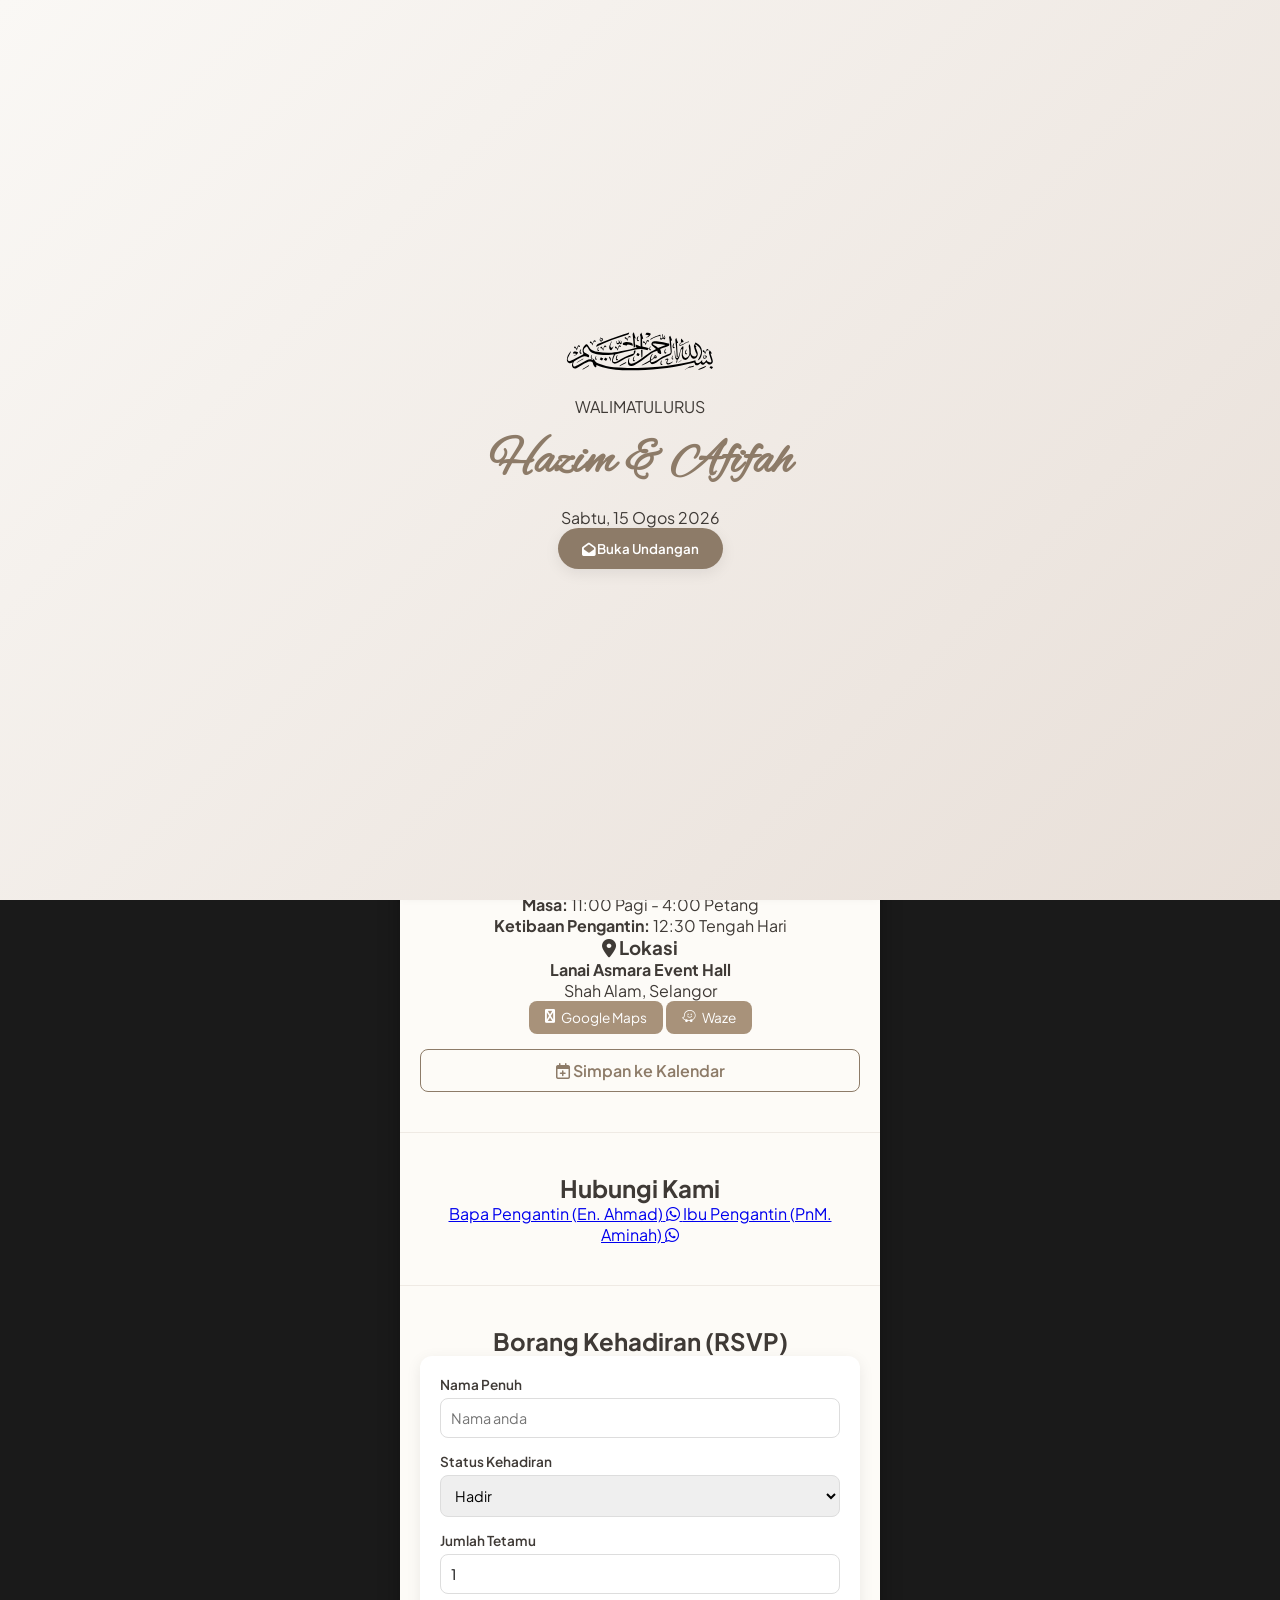
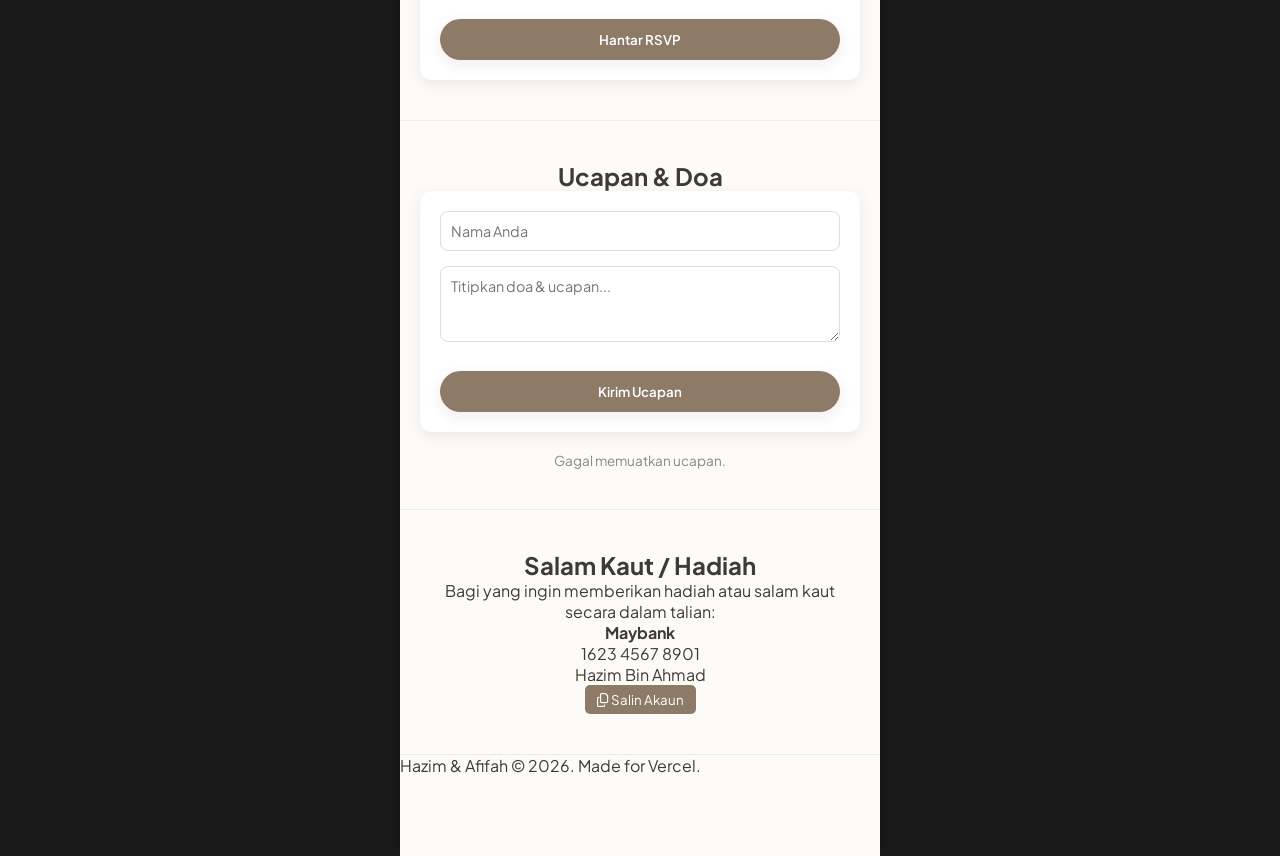
==== index.html @ f9cd5f85 "Initial commit" ====
<!DOCTYPE html>
<html lang="ms">
<head>
    <meta charset="UTF-8">
    <meta name="viewport" content="width=device-width, initial-scale=1.0, maximum-scale=1.0, user-scalable=no">
    <title>Walimatulurus | Hazim & Afifah</title>
    
    <meta property="og:title" content="Majlis Perkahwinan Hazim & Afifah">
    <meta property="og:description" content="Sabtu, 15 Ogos 2026 | Sila tekan pautan untuk maklumat lanjut dan RSVP.">
    <meta property="og:image" content="./assets/images/slider-1.webp">
    <meta property="og:type" content="website">

    <link rel="preconnect" href="https://fonts.googleapis.com">
    <link rel="preconnect" href="https://fonts.gstatic.com" crossorigin>
    <link href="https://fonts.googleapis.com/css2?family=Alex+Brush&family=Plus+Jakarta+Sans:wght@300;400;600;700&display=swap" rel="stylesheet">
    <link rel="stylesheet" href="https://cdnjs.cloudflare.com/ajax/libs/font-awesome/6.4.0/css/all.min.css">
    
    <link rel="stylesheet" href="./css/style.css">
</head>
<body>

    <div id="cover-overlay" class="cover-overlay">
        <div class="cover-content">
            <img src="./assets/images/bismillah.svg" alt="Bismillah" class="bismillah-img">
            <p class="sub-heading">WALIMATULURUS</p>
            <h1 class="couple-names">Hazim & Afifah</h1>
            <p class="date-text">Sabtu, 15 Ogos 2026</p>
            <button id="btn-open-card" class="btn-primary">
                <i class="fa-solid fa-envelope-open"></i> Buka Undangan
            </button>
        </div>
    </div>

    <div class="main-wrapper">

        <audio id="wedding-audio" loop preload="auto">
            <source src="./assets/audio/wedding-song.mp3" type="audio/mpeg">
        </audio>
        <button id="music-toggle" class="music-btn spinning">
            <i class="fa-solid fa-music"></i>
        </button>

        <section id="home" class="section hero-section">
            <div class="border-frame">
                <img src="./assets/images/kerawang.svg" class="kerawang top" alt="Decoration">
                <p class="greeting-subtitle">UNDANGAN WALIMATULURUS</p>
                <h1 class="hero-title">Hazim <br><span class="ampersand">&</span><br> Afifah</h1>
                <p class="hero-date"><i class="fa-regular fa-calendar"></i> Sabtu, 15 Ogos 2026</p>
                <img src="./assets/images/kerawang.svg" class="kerawang bottom" alt="Decoration">
            </div>
        </section>

        <section class="section countdown-section">
            <h2 class="section-title">Hasrat Menghitung Hari</h2>
            <div class="timer-grid" id="timer">
                <div class="time-card"><span id="days">00</span><small>Hari</small></div>
                <div class="time-card"><span id="hours">00</span><small>Jam</small></div>
                <div class="time-card"><span id="minutes">00</span><small>Minit</small></div>
                <div class="time-card"><span id="seconds">00</span><small>Saat</small></div>
            </div>
        </section>

        <section id="event" class="section info-section">
            <h2 class="section-title">Maklumat Majlis</h2>
            <p class="invite-text">
                Dengan penuh kesyukuran ke hadrat Allah SWT, kami menjemput Dato' / Datin / Tuan / Puan / Encik / Cik sekeluarga ke majlis perkahwinan kami.
            </p>

            <div class="info-card">
                <h3><i class="fa-solid fa-clock"></i> Masa & Tarikh</h3>
                <p><strong>Tarikh:</strong> Sabtu, 15 Ogos 2026</p>
                <p><strong>Masa:</strong> 11:00 Pagi - 4:00 Petang</p>
                <p><strong>Ketibaan Pengantin:</strong> 12:30 Tengah Hari</p>
            </div>

            <div class="info-card">
                <h3><i class="fa-solid fa-location-dot"></i> Lokasi</h3>
                <p><strong>Lanai Asmara Event Hall</strong></p>
                <p>Shah Alam, Selangor</p>
                <div class="map-buttons">
                    <a href="https://maps.google.com/?q=Shah+Alam+Selangor" target="_blank" class="btn-secondary">
                        <i class="fa-map-location-dot fab"></i> Google Maps
                    </a>
                    <a href="https://waze.com/ul?q=Shah+Alam+Selangor" target="_blank" class="btn-secondary">
                        <i class="fa-brands fa-waze"></i> Waze
                    </a>
                </div>
            </div>

            <a href="https://calendar.google.com/calendar/render?action=TEMPLATE&text=Majlis+Perkahwinan+Hazim+%26+Afifah&dates=20260815T030000Z/20260815T080000Z&details=Undangan+Majlis+Perkahwinan&location=Lanai+Asmara" target="_blank" class="btn-outline">
                <i class="fa-regular fa-calendar-plus"></i> Simpan ke Kalendar
            </a>
        </section>

        <section class="section contact-section">
            <h2 class="section-title">Hubungi Kami</h2>
            <div class="contact-list">
                <a href="https://wa.me/60123456789?text=Assalamualaikum" target="_blank" class="contact-item">
                    <span>Bapa Pengantin (En. Ahmad)</span>
                    <i class="fa-brands fa-whatsapp"></i>
                </a>
                <a href="https://wa.me/60198765432?text=Assalamualaikum" target="_blank" class="contact-item">
                    <span>Ibu Pengantin (PnM. Aminah)</span>
                    <i class="fa-brands fa-whatsapp"></i>
                </a>
            </div>
        </section>

        <section id="rsvp" class="section rsvp-section">
            <h2 class="section-title">Borang Kehadiran (RSVP)</h2>
            <form id="rsvp-form" class="card-form">
                <div class="form-group">
                    <label>Nama Penuh</label>
                    <input type="text" id="rsvp-name" placeholder="Nama anda" required>
                </div>
                <div class="form-group">
                    <label>Status Kehadiran</label>
                    <select id="rsvp-status" required>
                        <option value="Hadir">Hadir</option>
                        <option value="Tidak Hadir">Tidak Hadir</option>
                    </select>
                </div>
                <div class="form-group">
                    <label>Jumlah Tetamu</label>
                    <input type="number" id="rsvp-pax" min="1" max="10" value="1" required>
                </div>
                <button type="submit" class="btn-primary full-width">Hantar RSVP</button>
            </form>
        </section>

        <section id="guestbook" class="section guestbook-section">
            <h2 class="section-title">Ucapan & Doa</h2>
            <form id="guestbook-form" class="card-form">
                <div class="form-group">
                    <input type="text" id="wish-name" placeholder="Nama Anda" required>
                </div>
                <div class="form-group">
                    <textarea id="wish-message" rows="3" placeholder="Titipkan doa & ucapan..." required></textarea>
                </div>
                <button type="submit" class="btn-primary full-width">Kirim Ucapan</button>
            </form>

            <div class="wishes-container" id="wishes-list">
                </div>
        </section>

        <section class="section gift-section">
            <h2 class="section-title">Salam Kaut / Hadiah</h2>
            <p>Bagi yang ingin memberikan hadiah atau salam kaut secara dalam talian:</p>
            <div class="gift-card">
                <p><strong>Maybank</strong></p>
                <p class="account-number">1623 4567 8901</p>
                <p>Hazim Bin Ahmad</p>
                <button onclick="navigator.clipboard.writeText('162345678901'); alert('No Akaun Disalin!');" class="btn-sm">
                    <i class="fa-regular fa-copy"></i> Salin Akaun
                </button>
            </div>
        </section>

        <footer class="footer">
            <p>Hazim & Afifah &copy; 2026. Made for Vercel.</p>
        </footer>

    </div>

    <nav class="bottom-nav">
        <a href="#home" class="nav-item active"><i class="fa-solid fa-house"></i><span>Utama</span></a>
        <a href="#event" class="nav-item"><i class="fa-solid fa-calendar-days"></i><span>Majlis</span></a>
        <a href="#rsvp" class="nav-item"><i class="fa-solid fa-clipboard-user"></i><span>RSVP</span></a>
        <a href="#guestbook" class="nav-item"><i class="fa-solid fa-comment-dots"></i><span>Ucapan</span></a>
    </nav>

    <script src="./js/app.js"></script>
</body>
</html>
---- css/style.css ----
:root {
    --primary-color: #8D7B68;
    --secondary-color: #A8927A;
    --accent-color: #D0B8A8;
    --bg-color: #FDFBF7;
    --text-color: #3F3A36;
    --white: #FFFFFF;
    --shadow: 0 4px 15px rgba(0,0,0,0.08);
}

* {
    box-sizing: border-box;
    margin: 0;
    padding: 0;
    font-family: 'Plus Jakarta Sans', sans-serif;
    -webkit-tap-highlight-color: transparent;
}

body {
    background-color: #1a1a1a;
    color: var(--text-color);
    display: flex;
    justify-content: center;
    min-height: 100vh;
}

/* Limit max width to mimic mobile screen view on Desktop */
.main-wrapper {
    width: 100%;
    max-width: 480px;
    background-color: var(--bg-color);
    min-height: 100vh;
    padding-bottom: 80px;
    box-shadow: 0 0 20px rgba(0,0,0,0.3);
    position: relative;
    overflow-x: hidden;
}

/* Cover Overlay */
.cover-overlay {
    position: fixed;
    top: 0;
    left: 0;
    right: 0;
    bottom: 0;
    background: linear-gradient(135deg, #FAF8F5 0%, #E8DFD8 100%);
    z-index: 9999;
    display: flex;
    align-items: center;
    justify-content: center;
    text-align: center;
    padding: 20px;
    transition: opacity 0.8s ease, visibility 0.8s;
}

.cover-overlay.hidden {
    opacity: 0;
    visibility: hidden;
}

.bismillah-img { width: 180px; margin-bottom: 20px; }
.couple-names { font-family: 'Alex Brush', cursive; font-size: 3rem; color: var(--primary-color); margin: 15px 0; }

/* Buttons */
.btn-primary {
    background: var(--primary-color);
    color: var(--white);
    border: none;
    padding: 12px 24px;
    border-radius: 25px;
    font-weight: 600;
    cursor: pointer;
    box-shadow: var(--shadow);
    transition: transform 0.2s;
}

.btn-primary:active { transform: scale(0.97); }
.btn-secondary { background: var(--secondary-color); color: var(--white); text-decoration: none; padding: 8px 16px; border-radius: 8px; font-size: 0.85rem; display: inline-flex; align-items: center; gap: 6px; }
.btn-outline { display: block; border: 1px solid var(--primary-color); color: var(--primary-color); text-align: center; padding: 10px; border-radius: 8px; text-decoration: none; margin-top: 15px; font-weight: 600; }
.btn-sm { background: var(--primary-color); color: white; border: none; padding: 6px 12px; border-radius: 5px; cursor: pointer; }

/* Sections */
.section { padding: 40px 20px; text-align: center; border-bottom: 1px solid #EFEAE4; }
.hero-section { padding: 60px 20px; }
.border-frame { border: 2px dashed var(--secondary-color); padding: 30px 15px; border-radius: 15px; }
.hero-title { font-family: 'Alex Brush', cursive; font-size: 3.5rem; color: var(--primary-color); line-height: 1.2; margin: 15px 0; }

/* Timer */
.timer-grid { display: flex; justify-content: center; gap: 10px; margin-top: 20px; }
.time-card { background: var(--white); padding: 12px; border-radius: 10px; min-width: 65px; box-shadow: var(--shadow); }
.time-card span { font-size: 1.4rem; font-weight: 700; color: var(--primary-color); display: block; }
.time-card small { font-size: 0.75rem; color: #777; }

/* Form Controls */
.card-form { background: var(--white); padding: 20px; border-radius: 12px; box-shadow: var(--shadow); text-align: left; }
.form-group { margin-bottom: 15px; }
.form-group label { font-size: 0.85rem; font-weight: 600; display: block; margin-bottom: 5px; }
.form-group input, .form-group select, .form-group textarea {
    width: 100%; padding: 10px; border: 1px solid #DDD; border-radius: 8px; font-size: 0.9rem;
}
.full-width { width: 100%; margin-top: 10px; }

/* Guestbook List */
.wishes-container { margin-top: 20px; text-align: left; max-height: 300px; overflow-y: auto; }
.wish-card { background: var(--white); padding: 12px 15px; border-radius: 8px; margin-bottom: 10px; box-shadow: var(--shadow); }
.wish-author { font-weight: 700; color: var(--primary-color); font-size: 0.9rem; }
.wish-text { font-size: 0.85rem; margin-top: 4px; color: #555; }

/* Floating Music Control */
.music-btn {
    position: fixed;
    top: 20px;
    right: max(20px, calc(50vw - 220px));
    z-index: 99;
    background: var(--primary-color);
    color: white;
    border: none;
    width: 42px;
    height: 42px;
    border-radius: 50%;
    box-shadow: var(--shadow);
    cursor: pointer;
}

.spinning { animation: spin 4s linear infinite; }
@keyframes spin { 100% { transform: rotate(360deg); } }

/* Bottom Dock */
.bottom-nav {
    position: fixed;
    bottom: 0;
    left: 50%;
    transform: translateX(-50%);
    width: 100%;
    max-width: 480px;
    background: var(--white);
    display: flex;
    justify-content: space-around;
    padding: 10px 0;
    box-shadow: 0 -2px 10px rgba(0,0,0,0.05);
    z-index: 1000;
}
.nav-item { text-decoration: none; color: #888; font-size: 0.75rem; display: flex; flex-direction: column; align-items: center; gap: 4px; }
.nav-item.active, .nav-item:hover { color: var(--primary-color); font-weight: 600; }
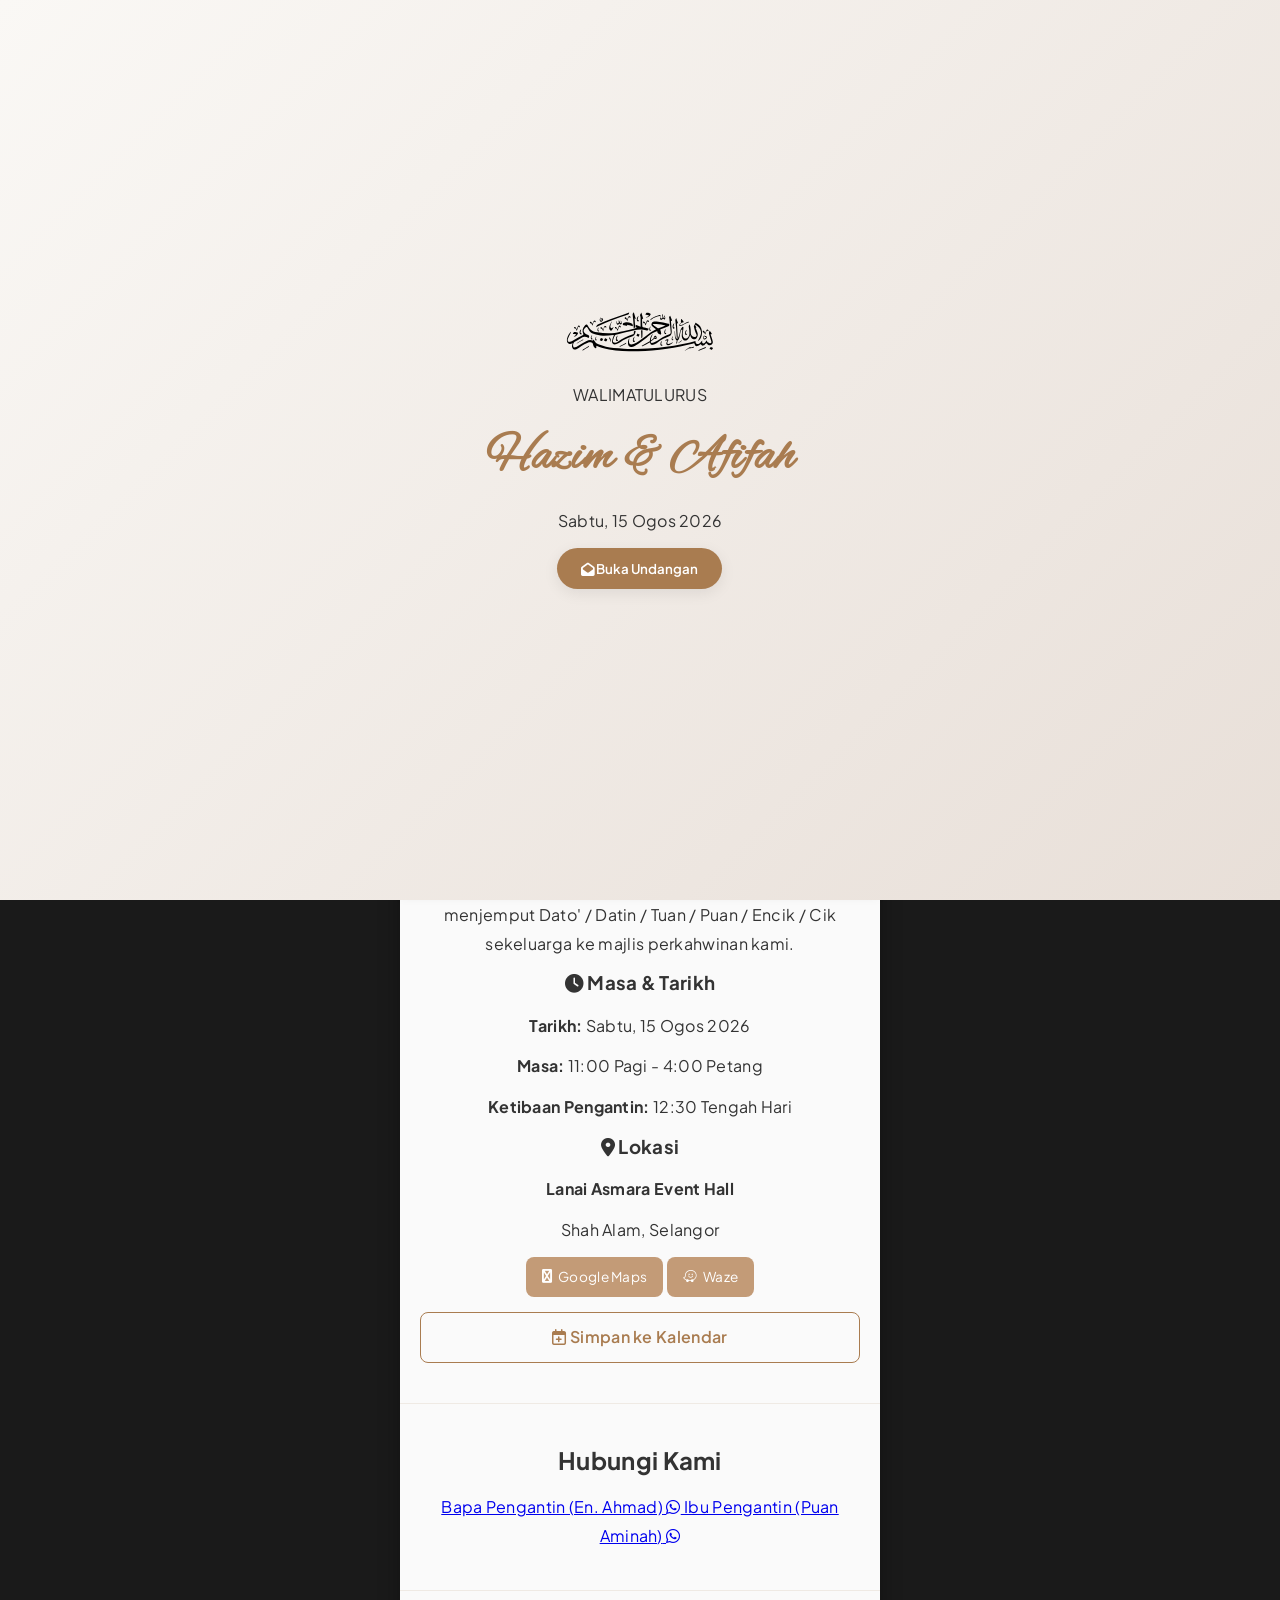
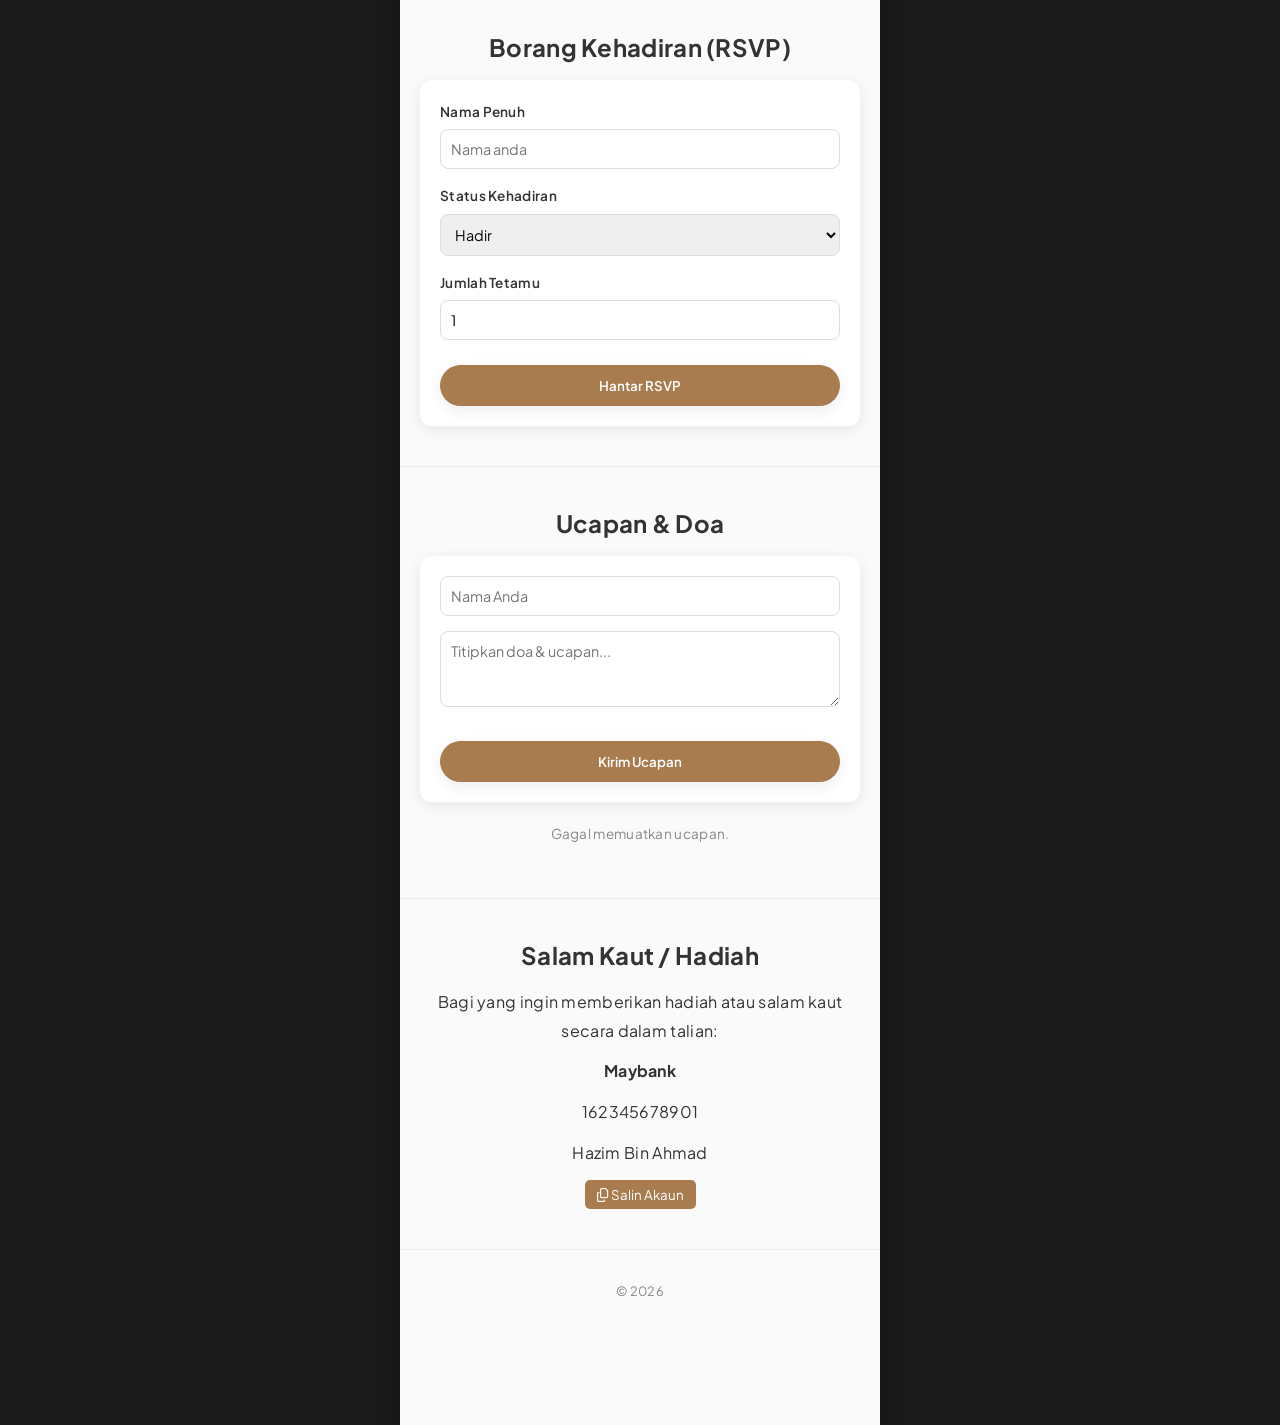
==== commit d50b462f: "Update" ====
--- a/index.html
+++ b/index.html
@@ -3,18 +3,11 @@
 <head>
     <meta charset="UTF-8">
     <meta name="viewport" content="width=device-width, initial-scale=1.0, maximum-scale=1.0, user-scalable=no">
-    <title>Walimatulurus | Hazim & Afifah</title>
-    
-    <meta property="og:title" content="Majlis Perkahwinan Hazim & Afifah">
-    <meta property="og:description" content="Sabtu, 15 Ogos 2026 | Sila tekan pautan untuk maklumat lanjut dan RSVP.">
-    <meta property="og:image" content="./assets/images/slider-1.webp">
-    <meta property="og:type" content="website">
-
+    <title id="page-title">Walimatulurus</title>
     <link rel="preconnect" href="https://fonts.googleapis.com">
     <link rel="preconnect" href="https://fonts.gstatic.com" crossorigin>
     <link href="https://fonts.googleapis.com/css2?family=Alex+Brush&family=Plus+Jakarta+Sans:wght@300;400;600;700&display=swap" rel="stylesheet">
     <link rel="stylesheet" href="https://cdnjs.cloudflare.com/ajax/libs/font-awesome/6.4.0/css/all.min.css">
-    
     <link rel="stylesheet" href="./css/style.css">
 </head>
 <body>
@@ -23,8 +16,8 @@
         <div class="cover-content">
             <img src="./assets/images/bismillah.svg" alt="Bismillah" class="bismillah-img">
             <p class="sub-heading">WALIMATULURUS</p>
-            <h1 class="couple-names">Hazim & Afifah</h1>
-            <p class="date-text">Sabtu, 15 Ogos 2026</p>
+            <h1 class="couple-names" id="cover-names"></h1>
+            <p class="date-text" id="cover-date"></p>
             <button id="btn-open-card" class="btn-primary">
                 <i class="fa-solid fa-envelope-open"></i> Buka Undangan
             </button>
@@ -32,7 +25,6 @@
     </div>
 
     <div class="main-wrapper">
-
         <audio id="wedding-audio" loop preload="auto">
             <source src="./assets/audio/wedding-song.mp3" type="audio/mpeg">
         </audio>
@@ -44,8 +36,8 @@
             <div class="border-frame">
                 <img src="./assets/images/kerawang.svg" class="kerawang top" alt="Decoration">
                 <p class="greeting-subtitle">UNDANGAN WALIMATULURUS</p>
-                <h1 class="hero-title">Hazim <br><span class="ampersand">&</span><br> Afifah</h1>
-                <p class="hero-date"><i class="fa-regular fa-calendar"></i> Sabtu, 15 Ogos 2026</p>
+                <h1 class="hero-title" id="hero-names"></h1>
+                <p class="hero-date"><i class="fa-regular fa-calendar"></i> <span id="hero-date"></span></p>
                 <img src="./assets/images/kerawang.svg" class="kerawang bottom" alt="Decoration">
             </div>
         </section>
@@ -68,41 +60,33 @@
 
             <div class="info-card">
                 <h3><i class="fa-solid fa-clock"></i> Masa & Tarikh</h3>
-                <p><strong>Tarikh:</strong> Sabtu, 15 Ogos 2026</p>
-                <p><strong>Masa:</strong> 11:00 Pagi - 4:00 Petang</p>
-                <p><strong>Ketibaan Pengantin:</strong> 12:30 Tengah Hari</p>
+                <p><strong>Tarikh:</strong> <span id="info-date"></span></p>
+                <p><strong>Masa:</strong> <span id="info-time"></span></p>
+                <p><strong>Ketibaan Pengantin:</strong> <span id="info-arrival"></span></p>
             </div>
 
             <div class="info-card">
                 <h3><i class="fa-solid fa-location-dot"></i> Lokasi</h3>
-                <p><strong>Lanai Asmara Event Hall</strong></p>
-                <p>Shah Alam, Selangor</p>
+                <p><strong id="info-hall"></strong></p>
+                <p id="info-address"></p>
                 <div class="map-buttons">
-                    <a href="https://maps.google.com/?q=Shah+Alam+Selangor" target="_blank" class="btn-secondary">
+                    <a id="link-google" href="#" target="_blank" class="btn-secondary">
                         <i class="fa-map-location-dot fab"></i> Google Maps
                     </a>
-                    <a href="https://waze.com/ul?q=Shah+Alam+Selangor" target="_blank" class="btn-secondary">
+                    <a id="link-waze" href="#" target="_blank" class="btn-secondary">
                         <i class="fa-brands fa-waze"></i> Waze
                     </a>
                 </div>
             </div>
-
-            <a href="https://calendar.google.com/calendar/render?action=TEMPLATE&text=Majlis+Perkahwinan+Hazim+%26+Afifah&dates=20260815T030000Z/20260815T080000Z&details=Undangan+Majlis+Perkahwinan&location=Lanai+Asmara" target="_blank" class="btn-outline">
+            <a id="link-calendar" href="#" target="_blank" class="btn-outline">
                 <i class="fa-regular fa-calendar-plus"></i> Simpan ke Kalendar
             </a>
         </section>
 
         <section class="section contact-section">
             <h2 class="section-title">Hubungi Kami</h2>
-            <div class="contact-list">
-                <a href="https://wa.me/60123456789?text=Assalamualaikum" target="_blank" class="contact-item">
-                    <span>Bapa Pengantin (En. Ahmad)</span>
-                    <i class="fa-brands fa-whatsapp"></i>
-                </a>
-                <a href="https://wa.me/60198765432?text=Assalamualaikum" target="_blank" class="contact-item">
-                    <span>Ibu Pengantin (PnM. Aminah)</span>
-                    <i class="fa-brands fa-whatsapp"></i>
-                </a>
+            <div class="contact-list" id="contact-list-container">
+                <!-- Contacts injected via JS -->
             </div>
         </section>
 
@@ -139,28 +123,25 @@
                 </div>
                 <button type="submit" class="btn-primary full-width">Kirim Ucapan</button>
             </form>
-
-            <div class="wishes-container" id="wishes-list">
-                </div>
+            <div class="wishes-container" id="wishes-list"></div>
         </section>
 
         <section class="section gift-section">
             <h2 class="section-title">Salam Kaut / Hadiah</h2>
             <p>Bagi yang ingin memberikan hadiah atau salam kaut secara dalam talian:</p>
             <div class="gift-card">
-                <p><strong>Maybank</strong></p>
-                <p class="account-number">1623 4567 8901</p>
-                <p>Hazim Bin Ahmad</p>
-                <button onclick="navigator.clipboard.writeText('162345678901'); alert('No Akaun Disalin!');" class="btn-sm">
+                <p><strong id="bank-name"></strong></p>
+                <p class="account-number" id="bank-acc"></p>
+                <p id="bank-holder"></p>
+                <button id="btn-copy-acc" class="btn-sm">
                     <i class="fa-regular fa-copy"></i> Salin Akaun
                 </button>
             </div>
         </section>
 
         <footer class="footer">
-            <p>Hazim & Afifah &copy; 2026. Made for Vercel.</p>
+            <p>&copy; <span id="footer-year"></span></p>
         </footer>
-
     </div>
 
     <nav class="bottom-nav">
@@ -170,6 +151,8 @@
         <a href="#guestbook" class="nav-item"><i class="fa-solid fa-comment-dots"></i><span>Ucapan</span></a>
     </nav>
 
+    <!-- Load config first, then app -->
+    <script src="./js/config.js"></script>
     <script src="./js/app.js"></script>
 </body>
 </html>
--- a/css/style.css
+++ b/css/style.css
@@ -1,9 +1,10 @@
 :root {
-    --primary-color: #8D7B68;
-    --secondary-color: #A8927A;
-    --accent-color: #D0B8A8;
-    --bg-color: #FDFBF7;
-    --text-color: #3F3A36;
+    /* Paste the colors from your original template here */
+    --primary-color: #A97C50; 
+    --secondary-color: #C39B77;
+    --accent-color: #E2C9B1;
+    --bg-color: #FAFAFA;
+    --text-color: #333333;
     --white: #FFFFFF;
     --shadow: 0 4px 15px rgba(0,0,0,0.08);
 }
@@ -22,6 +23,20 @@
     display: flex;
     justify-content: center;
     min-height: 100vh;
+    /* Improved Line Spacing */
+    line-height: 1.8;
+    letter-spacing: 0.3px;
+}
+
+p {
+    /* More space between paragraphs */
+    margin-bottom: 12px; 
+}
+
+/* Ensure headings have breathing room */
+h1, h2, h3 {
+    line-height: 1.4;
+    margin-bottom: 15px;
 }
 
 /* Limit max width to mimic mobile screen view on Desktop */
@@ -141,4 +156,11 @@
     z-index: 1000;
 }
 .nav-item { text-decoration: none; color: #888; font-size: 0.75rem; display: flex; flex-direction: column; align-items: center; gap: 4px; }
-.nav-item.active, .nav-item:hover { color: var(--primary-color); font-weight: 600; }+.nav-item.active, .nav-item:hover { color: var(--primary-color); font-weight: 600; }
+
+.footer {
+    text-align: center;
+    padding: 30px;
+    font-size: 0.8rem;
+    color: #888;
+}
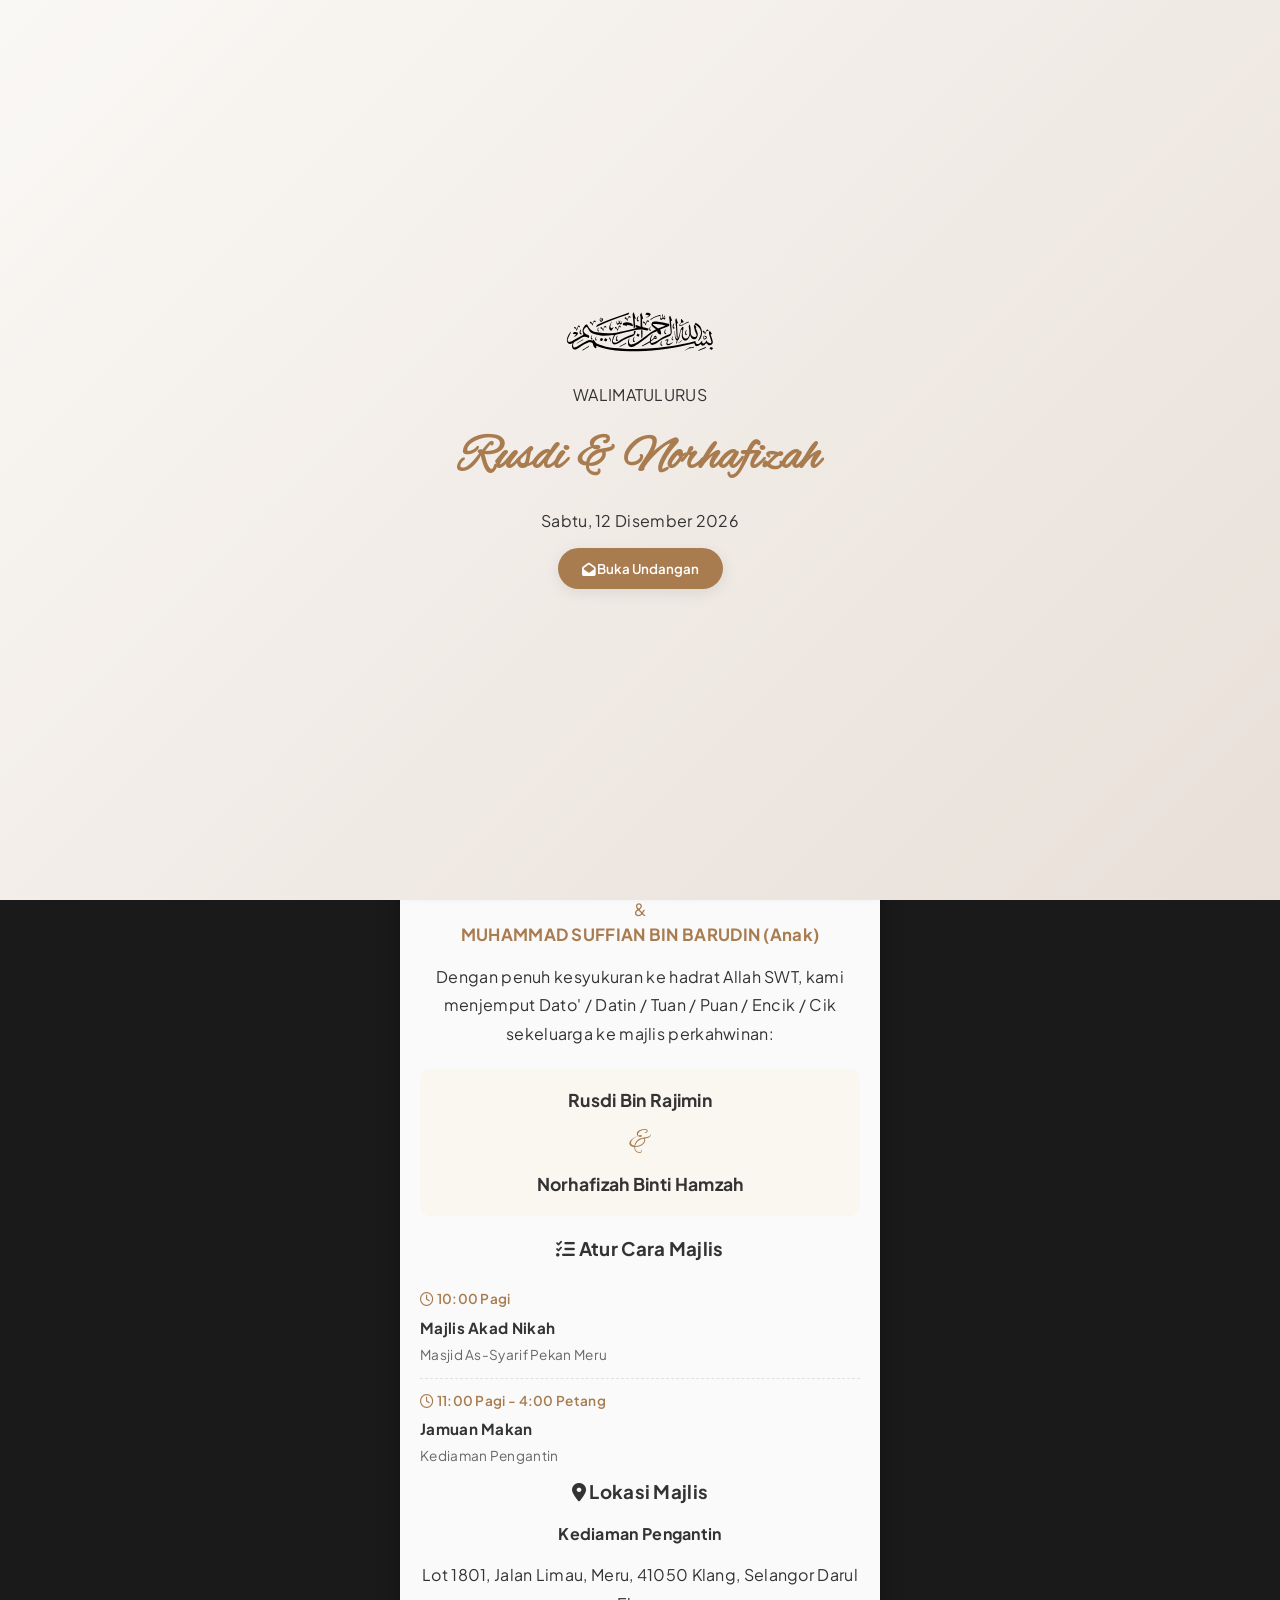
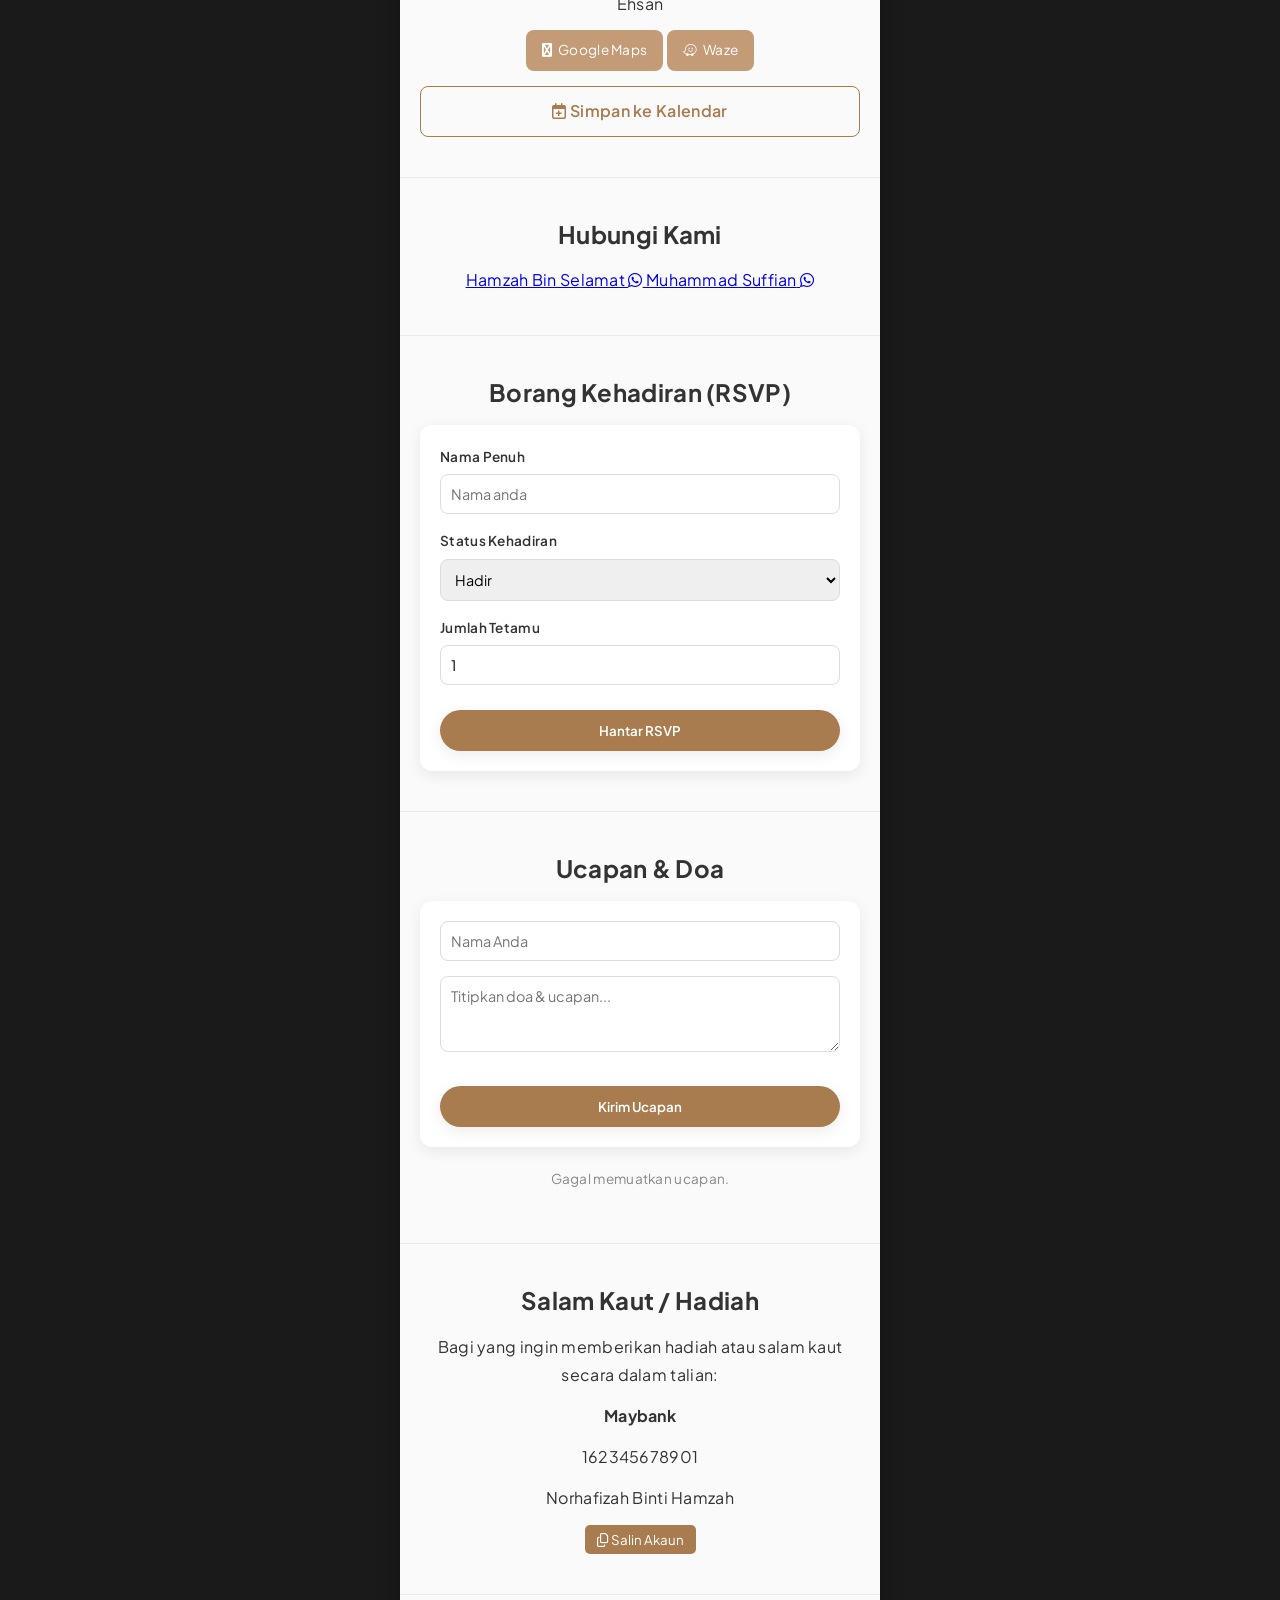
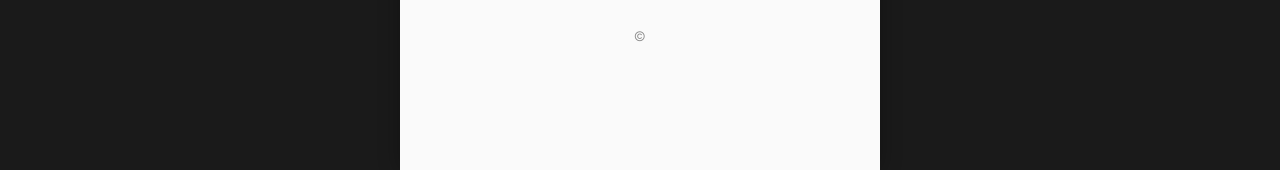
==== commit 4a841b5c: "Update" ====
--- a/index.html
+++ b/index.html
@@ -53,20 +53,36 @@
         </section>
 
         <section id="event" class="section info-section">
-            <h2 class="section-title">Maklumat Majlis</h2>
-            <p class="invite-text">
-                Dengan penuh kesyukuran ke hadrat Allah SWT, kami menjemput Dato' / Datin / Tuan / Puan / Encik / Cik sekeluarga ke majlis perkahwinan kami.
-            </p>
-
-            <div class="info-card">
-                <h3><i class="fa-solid fa-clock"></i> Masa & Tarikh</h3>
-                <p><strong>Tarikh:</strong> <span id="info-date"></span></p>
-                <p><strong>Masa:</strong> <span id="info-time"></span></p>
-                <p><strong>Ketibaan Pengantin:</strong> <span id="info-arrival"></span></p>
+            <h2 class="section-title">Undangan Majlis</h2>
+            
+            <!-- Full Names & Invitation Message -->
+            <div class="invite-hosts">
+                <p class="host-names">
+                    <strong id="host-father"></strong><br>
+                    <span class="and-text">&</span><br>
+                    <strong id="host-son"></strong>
+                </p>
+                <p class="invite-text">
+                    Dengan penuh kesyukuran ke hadrat Allah SWT, kami menjemput Dato' / Datin / Tuan / Puan / Encik / Cik sekeluarga ke majlis perkahwinan:
+                </p>
+                <div class="couple-full-names">
+                    <h3 id="groom-full-name" class="full-name-text"></h3>
+                    <p class="ampersand-sm">&</p>
+                    <h3 id="bride-full-name" class="full-name-text"></h3>
+                </div>
             </div>
 
+            <!-- Atur Cara Majlis (Tentative) -->
             <div class="info-card">
-                <h3><i class="fa-solid fa-location-dot"></i> Lokasi</h3>
+                <h3><i class="fa-solid fa-list-check"></i> Atur Cara Majlis</h3>
+                <ul id="tentative-list" class="tentative-list">
+                    <!-- Injected via JavaScript -->
+                </ul>
+            </div>
+
+            <!-- Location Card -->
+            <div class="info-card">
+                <h3><i class="fa-solid fa-location-dot"></i> Lokasi Majlis</h3>
                 <p><strong id="info-hall"></strong></p>
                 <p id="info-address"></p>
                 <div class="map-buttons">
@@ -78,6 +94,7 @@
                     </a>
                 </div>
             </div>
+
             <a id="link-calendar" href="#" target="_blank" class="btn-outline">
                 <i class="fa-regular fa-calendar-plus"></i> Simpan ke Kalendar
             </a>
--- a/css/style.css
+++ b/css/style.css
@@ -163,4 +163,66 @@
     padding: 30px;
     font-size: 0.8rem;
     color: #888;
+}
+
+.host-names {
+    font-size: 1.05rem;
+    color: var(--primary-color);
+    margin-bottom: 15px;
+    line-height: 1.5;
+}
+
+.couple-full-names {
+    background: #FAF6F0;
+    padding: 15px;
+    border-radius: 10px;
+    margin: 20px 0;
+}
+
+.full-name-text {
+    font-size: 1.1rem;
+    font-weight: 700;
+    color: var(--text-color);
+    margin: 4px 0;
+}
+
+.ampersand-sm {
+    font-family: 'Alex Brush', cursive;
+    font-size: 1.8rem;
+    color: var(--primary-color);
+    margin: 0;
+}
+
+.tentative-list {
+    list-style: none;
+    padding: 0;
+    margin: 10px 0 0 0;
+    text-align: left;
+}
+
+.tentative-item {
+    padding: 10px 0;
+    border-bottom: 1px dashed #E0E0E0;
+    display: flex;
+    flex-direction: column;
+    gap: 2px;
+}
+
+.tentative-item:last-child {
+    border-bottom: none;
+}
+
+.tentative-time {
+    font-size: 0.85rem;
+    color: var(--primary-color);
+    font-weight: 600;
+}
+
+.tentative-event {
+    font-size: 0.95rem;
+}
+
+.tentative-loc {
+    font-size: 0.85rem;
+    color: #666;
 }
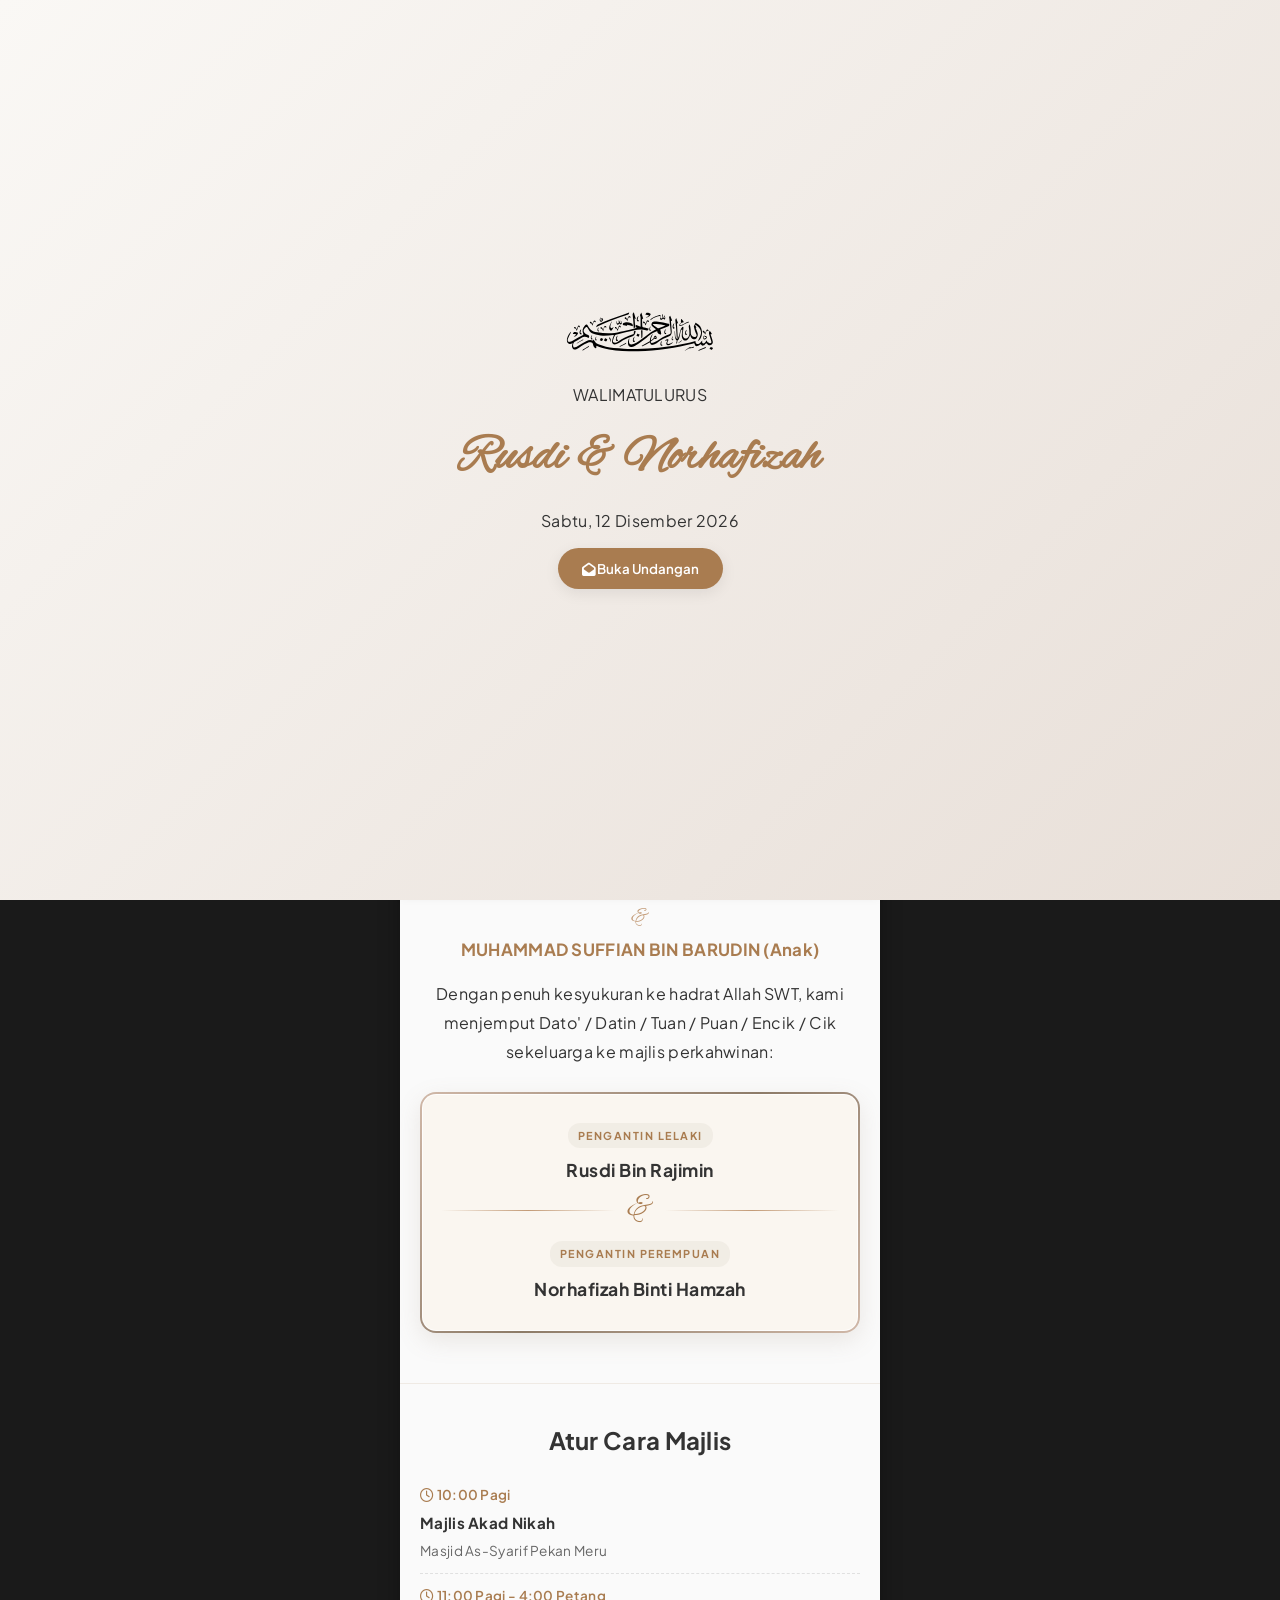
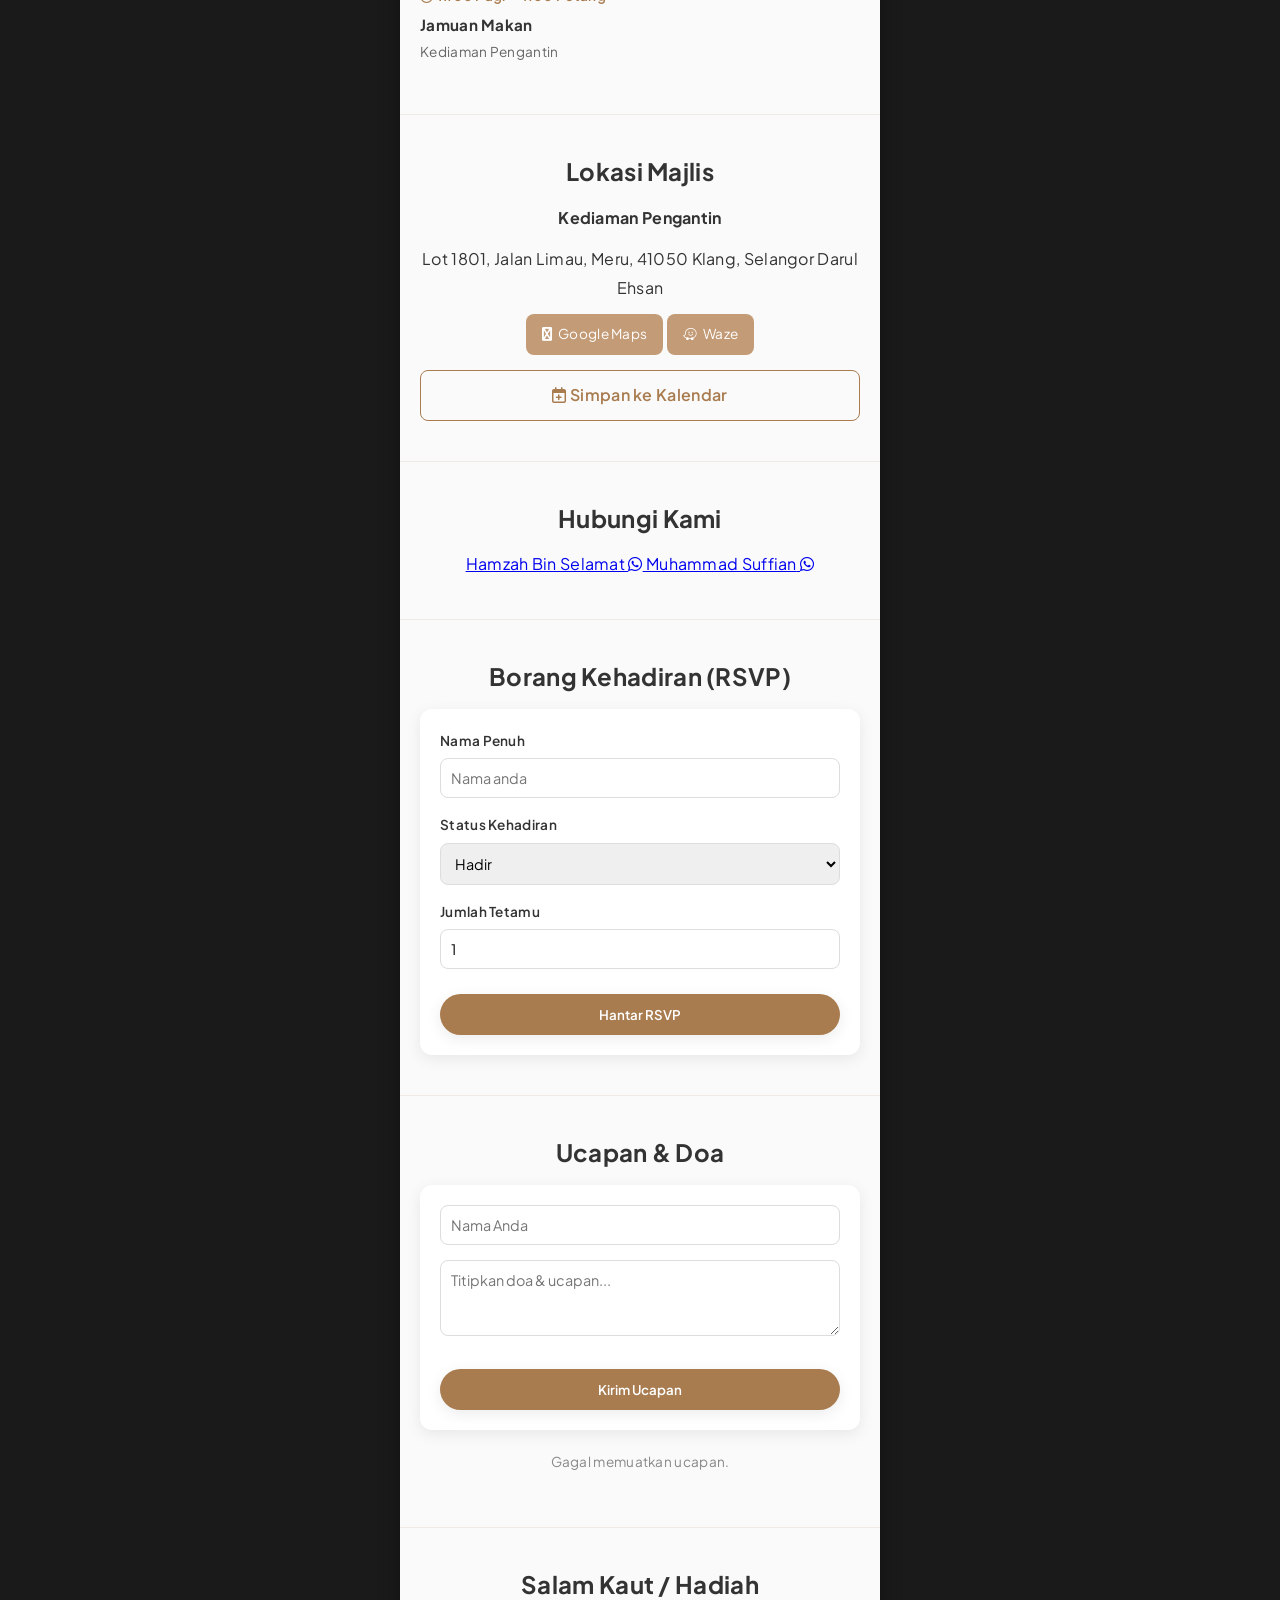
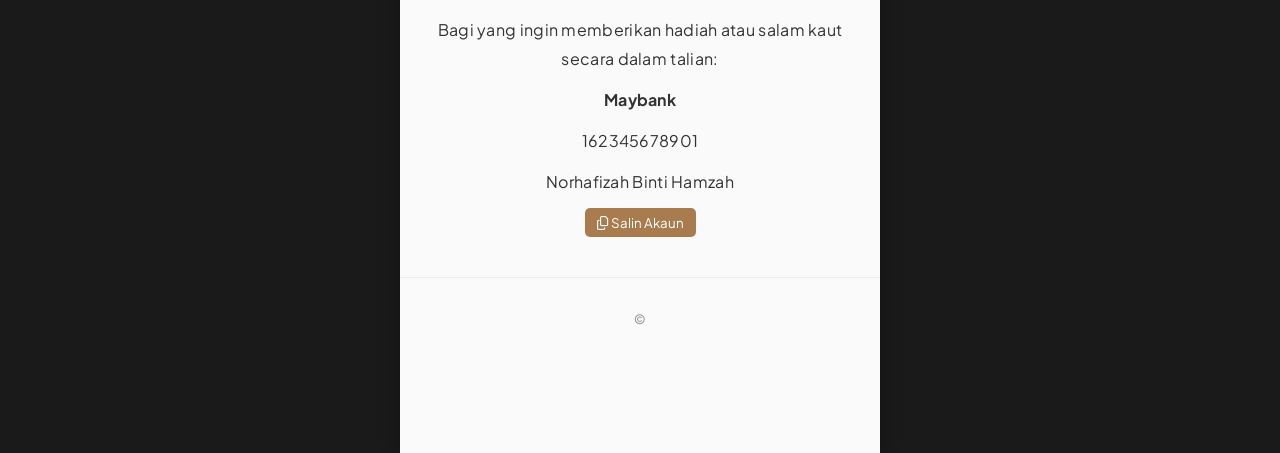
==== commit c912c61e: "Update" ====
--- a/index.html
+++ b/index.html
@@ -52,37 +52,54 @@
             </div>
         </section>
 
-        <section id="event" class="section info-section">
+        <!-- Section 1: Undangan Majlis -->
+        <section id="invitation" class="section invitation-section">
             <h2 class="section-title">Undangan Majlis</h2>
             
-            <!-- Full Names & Invitation Message -->
             <div class="invite-hosts">
                 <p class="host-names">
                     <strong id="host-father"></strong><br>
                     <span class="and-text">&</span><br>
                     <strong id="host-son"></strong>
                 </p>
+                
                 <p class="invite-text">
                     Dengan penuh kesyukuran ke hadrat Allah SWT, kami menjemput Dato' / Datin / Tuan / Puan / Encik / Cik sekeluarga ke majlis perkahwinan:
                 </p>
-                <div class="couple-full-names">
-                    <h3 id="groom-full-name" class="full-name-text"></h3>
-                    <p class="ampersand-sm">&</p>
-                    <h3 id="bride-full-name" class="full-name-text"></h3>
+
+                <!-- Aesthetic Couple Full Name Box -->
+                <div class="couple-card-box">
+                    <div class="couple-card-inner">
+                        <span class="label-badge">PENGANTIN LELAKI</span>
+                        <h3 id="groom-full-name" class="full-name-text"></h3>
+                        
+                        <div class="ampersand-divider">
+                            <span class="line"></span>
+                            <span class="ampersand-symbol">&</span>
+                            <span class="line"></span>
+                        </div>
+                        
+                        <span class="label-badge">PENGANTIN PEREMPUAN</span>
+                        <h3 id="bride-full-name" class="full-name-text"></h3>
+                    </div>
                 </div>
             </div>
+        </section>
 
-            <!-- Atur Cara Majlis (Tentative) -->
+        <!-- Section 2: Atur Cara Majlis -->
+        <section id="schedule" class="section schedule-section">
+            <h2 class="section-title">Atur Cara Majlis</h2>
             <div class="info-card">
-                <h3><i class="fa-solid fa-list-check"></i> Atur Cara Majlis</h3>
                 <ul id="tentative-list" class="tentative-list">
-                    <!-- Injected via JavaScript -->
+                    <!-- Dynamically loaded -->
                 </ul>
             </div>
+        </section>
 
-            <!-- Location Card -->
+        <!-- Section 3: Lokasi Majlis -->
+        <section id="location" class="section location-section">
+            <h2 class="section-title">Lokasi Majlis</h2>
             <div class="info-card">
-                <h3><i class="fa-solid fa-location-dot"></i> Lokasi Majlis</h3>
                 <p><strong id="info-hall"></strong></p>
                 <p id="info-address"></p>
                 <div class="map-buttons">
--- a/css/style.css
+++ b/css/style.css
@@ -95,7 +95,13 @@
 .btn-sm { background: var(--primary-color); color: white; border: none; padding: 6px 12px; border-radius: 5px; cursor: pointer; }
 
 /* Sections */
-.section { padding: 40px 20px; text-align: center; border-bottom: 1px solid #EFEAE4; }
+/* Uniform Gap & Padding for All Sections */
+.section {
+    padding: 50px 24px;
+    margin: 0;
+    border-bottom: 1px solid rgba(141, 123, 104, 0.12);
+    text-align: center;
+}.section { padding: 40px 20px; text-align: center; border-bottom: 1px solid #EFEAE4; }
 .hero-section { padding: 60px 20px; }
 .border-frame { border: 2px dashed var(--secondary-color); padding: 30px 15px; border-radius: 15px; }
 .hero-title { font-family: 'Alex Brush', cursive; font-size: 3.5rem; color: var(--primary-color); line-height: 1.2; margin: 15px 0; }
@@ -172,6 +178,78 @@
     line-height: 1.5;
 }
 
+.couple-card-box {
+    margin: 25px 0 10px 0;
+    padding: 2px;
+    background: linear-gradient(135deg, #D0B8A8 0%, #8D7B68 50%, #D0B8A8 100%);
+    border-radius: 16px;
+    box-shadow: 0 8px 25px rgba(141, 123, 104, 0.15);
+}
+
+.label-badge {
+    display: inline-block;
+    font-size: 0.68rem;
+    font-weight: 700;
+    letter-spacing: 1.5px;
+    color: var(--primary-color);
+    background: rgba(141, 123, 104, 0.08);
+    padding: 3px 10px;
+    border-radius: 12px;
+    margin-bottom: 6px;
+    text-transform: uppercase;
+}
+
+.full-name-text {
+    font-size: 1.25rem;
+    font-weight: 700;
+    color: #2D2722;
+    letter-spacing: 0.5px;
+    line-height: 1.4;
+    margin: 4px 0 12px 0;
+}
+
+.ampersand-divider {
+    display: flex;
+    align-items: center;
+    justify-content: center;
+    margin: 10px 0;
+    gap: 12px;
+}
+
+.ampersand-divider .line {
+    height: 1px;
+    flex: 1;
+    background: linear-gradient(90deg, transparent, var(--secondary-color), transparent);
+}
+
+.ampersand-symbol {
+    font-family: 'Alex Brush', cursive;
+    font-size: 2.2rem;
+    color: var(--primary-color);
+    line-height: 1;
+}
+
+/* Host Names Layout */
+.host-names {
+    font-size: 1.05rem;
+    line-height: 1.6;
+    color: var(--primary-color);
+    margin-bottom: 16px;
+}
+
+.and-text {
+    font-family: 'Alex Brush', cursive;
+    font-size: 1.5rem;
+    color: var(--secondary-color);
+}
+.couple-card-inner {
+    background: #FAF6F0;
+    padding: 25px 18px;
+    border-radius: 14px;
+    border: 1px solid rgba(255, 255, 255, 0.8);
+    position: relative;
+}
+
 .couple-full-names {
     background: #FAF6F0;
     padding: 15px;
